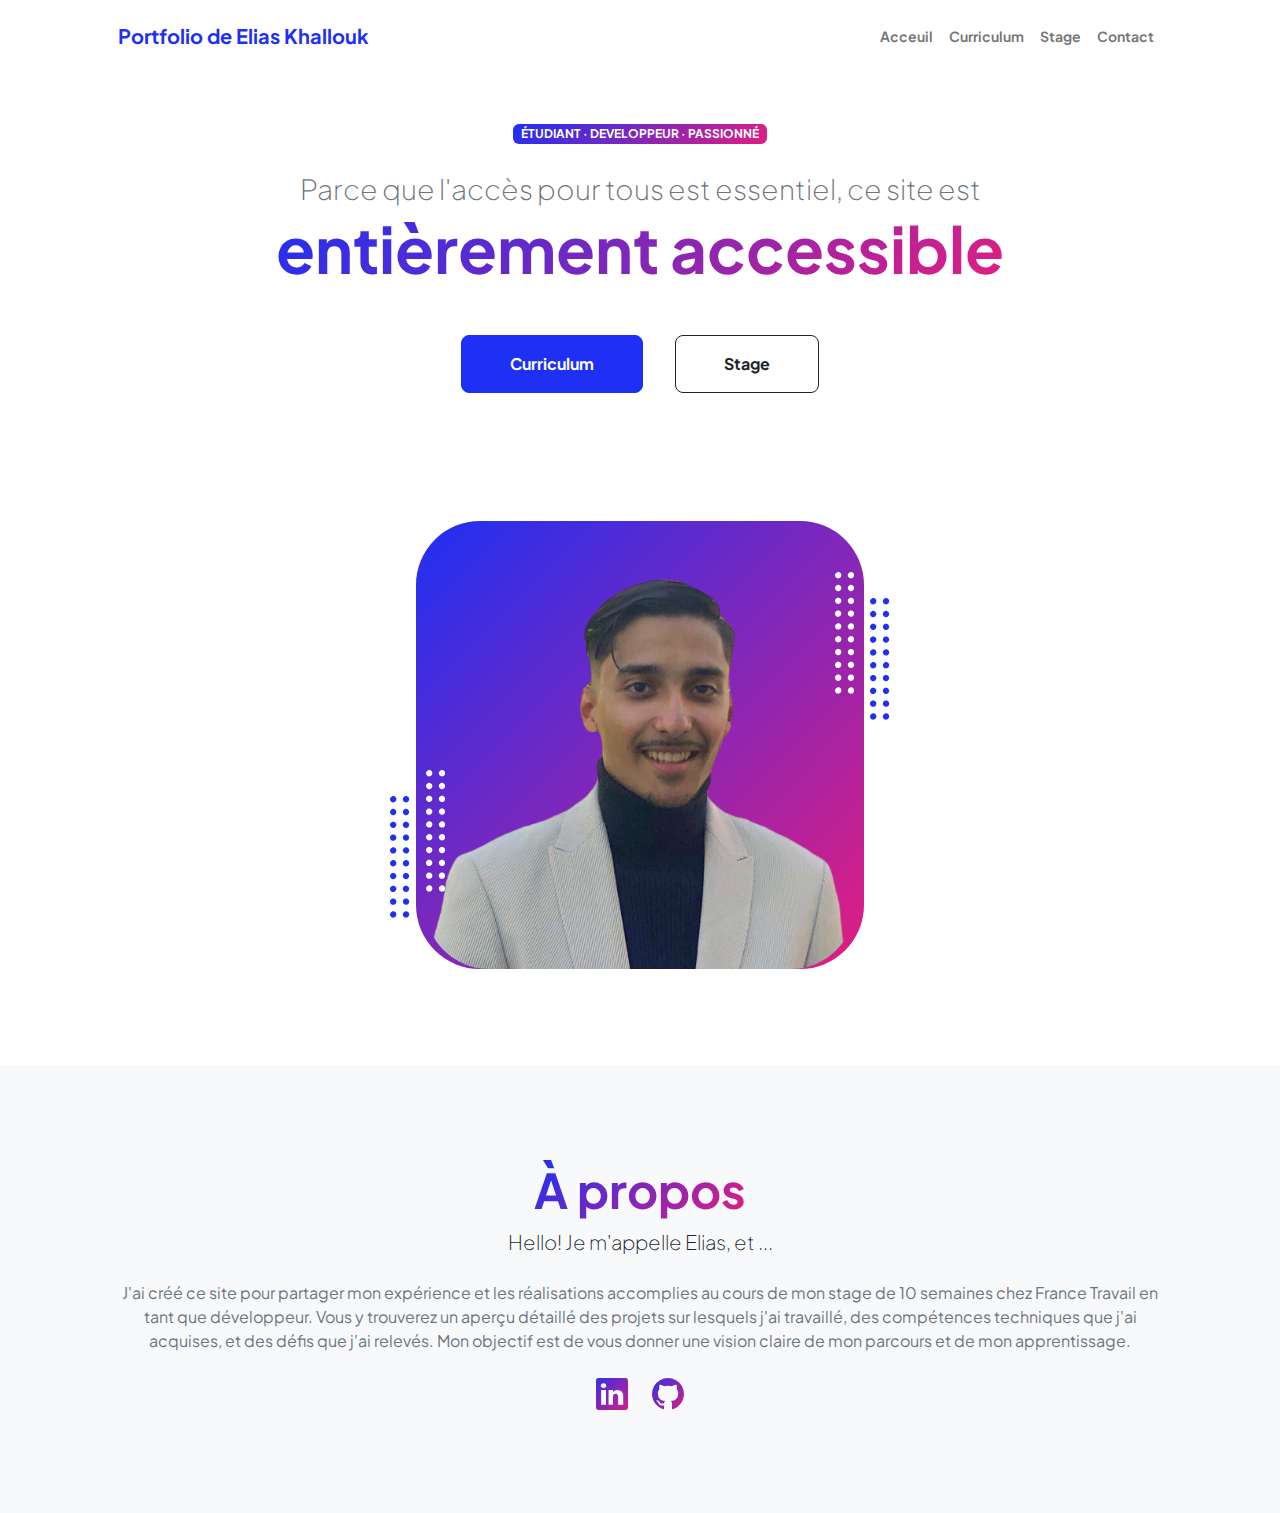
==== index.html @ c461a53b "Add files via upload" ====
<!DOCTYPE html>
<html lang="en">
    <head>
        <meta charset="utf-8" />
        <meta name="viewport" content="width=device-width, initial-scale=1, shrink-to-fit=no" />
        <meta name="description" content="" />
        <meta name="author" content="" />
        <title>Portfolio Elias Khallouk</title>
        <!-- Favicon-->
        <link rel="icon" type="image/x-icon" href="assets/favicon.ico" />
        <!-- Custom Google font-->
        <link rel="preconnect" href="https://fonts.googleapis.com" />
        <link rel="preconnect" href="https://fonts.gstatic.com" crossorigin />
        <link href="https://fonts.googleapis.com/css2?family=Plus+Jakarta+Sans:wght@100;200;300;400;500;600;700;800;900&amp;display=swap" rel="stylesheet" />
        <!-- Bootstrap icons-->
        <link href="https://cdn.jsdelivr.net/npm/bootstrap-icons@1.8.1/font/bootstrap-icons.css" rel="stylesheet" />
        <!-- Core theme CSS (includes Bootstrap)-->
        <link href="css/styles.css" rel="stylesheet" />
    </head>
    <body class="d-flex flex-column h-100">
        <main class="flex-shrink-0">
            <!-- Navigation-->
            <nav class="navbar navbar-expand-lg navbar-light bg-white py-3">
                <a href="#container" class="skip-link sr-only sr-only-focusable">Accéder au contenu principal</a>
                <div class="container px-5">
                    <a class="navbar-brand" href="index.html"><span class="fw-bolder text-primary">Portfolio de Elias Khallouk</span></a>
                    <button class="navbar-toggler" type="button" data-bs-toggle="collapse" data-bs-target="#navbarSupportedContent" aria-controls="navbarSupportedContent" aria-expanded="false" aria-label="Toggle navigation"><span class="navbar-toggler-icon"></span></button>
                    <div class="collapse navbar-collapse" id="navbarSupportedContent">
                        <ul class="navbar-nav ms-auto mb-2 mb-lg-0 small fw-bolder">
                            <li class="nav-item"><a class="nav-link" href="index.html">Acceuil</a></li>
                            <li class="nav-item"><a class="nav-link" href="resume.html">Curriculum</a></li>
                            <li class="nav-item"><a class="nav-link" href="projects.html">Stage</a></li>
                            <li class="nav-item"><a class="nav-link" href="contact.html">Contact</a></li>
                        </ul>
                    </div>
                </div>
            </nav>
            <!-- Header-->
            <header class="py-5">
                <div class="container px-5 pb-5" id="container">
                    <div class="row gx-5 align-items-center">
                        <div class="col-xxl-5">
                            <!-- Header text content-->
                            <div class="text-center text-xxl-start">
                                <div class="badge bg-gradient-primary-to-secondary text-white mb-4"><div class="text-uppercase">Étudiant &middot; Developpeur &middot; Passionné</div></div>
                                <div class="fs-3 fw-light text-muted">Parce que l'accès pour tous est essentiel, ce site est</div>
                                <h1 class="display-3 fw-bolder mb-5"><span class="text-gradient d-inline">entièrement accessible</span></h1>
                                <div class="d-grid gap-3 d-sm-flex justify-content-sm-center justify-content-xxl-start mb-3">
                                    <a class="btn btn-primary btn-lg px-5 py-3 me-sm-3 fs-6 fw-bolder" href="resume.html">Curriculum</a>
                                    <a class="btn btn-outline-dark btn-lg px-5 py-3 fs-6 fw-bolder" href="projects.html">Stage</a>
                                </div>
                            </div>
                        </div>
                        <div class="col-xxl-7">
                            <!-- Header profile picture-->
                            <div class="d-flex justify-content-center mt-5 mt-xxl-0">
                                <div class="profile bg-gradient-primary-to-secondary">
                                    <!-- TIP: For best results, use a photo with a transparent background like the demo example below-->
                                    <!-- Watch a tutorial on how to do this on YouTube (link)-->
                                    <img class="profile-img" src="assets/photoCV2.png" style="border-radius: 5vw" alt="photo Elias Khallouk" />
                                    <div class="dots-1">
                                        <!-- SVG Dots-->
                                        <svg version="1.1" xmlns="http://www.w3.org/2000/svg" xmlns:xlink="http://www.w3.org/1999/xlink" x="0px" y="0px" viewBox="0 0 191.6 1215.4" style="enable-background: new 0 0 191.6 1215.4" xml:space="preserve">
                                            <g transform="translate(0.000000,1280.000000) scale(0.100000,-0.100000)">
                                                <path d="M227.7,12788.6c-105-35-200-141-222-248c-43-206,163-412,369-369c155,32,275,190,260,339c-11,105-90,213-190,262        C383.7,12801.6,289.7,12808.6,227.7,12788.6z"></path>
                                                <path d="M1507.7,12788.6c-151-50-253-216-222-362c25-119,136-230,254-255c194-41,395,142,375,339c-11,105-90,213-190,262        C1663.7,12801.6,1569.7,12808.6,1507.7,12788.6z"></path>
                                                <path d="M227.7,11508.6c-105-35-200-141-222-248c-43-206,163-412,369-369c155,32,275,190,260,339c-11,105-90,213-190,262        C383.7,11521.6,289.7,11528.6,227.7,11508.6z"></path>
                                                <path d="M1507.7,11508.6c-151-50-253-216-222-362c25-119,136-230,254-255c194-41,395,142,375,339c-11,105-90,213-190,262        C1663.7,11521.6,1569.7,11528.6,1507.7,11508.6z"></path>
                                                <path d="M227.7,10228.6c-105-35-200-141-222-248c-43-206,163-412,369-369c155,32,275,190,260,339c-11,105-90,213-190,262        C383.7,10241.6,289.7,10248.6,227.7,10228.6z"></path>
                                                <path d="M1507.7,10228.6c-105-35-200-141-222-248c-43-206,163-412,369-369c155,32,275,190,260,339c-11,105-90,213-190,262        C1663.7,10241.6,1569.7,10248.6,1507.7,10228.6z"></path>
                                                <path d="M227.7,8948.6c-105-35-200-141-222-248c-43-206,163-412,369-369c155,32,275,190,260,339c-11,105-90,213-190,262        C383.7,8961.6,289.7,8968.6,227.7,8948.6z"></path>
                                                <path d="M1507.7,8948.6c-105-35-200-141-222-248c-43-206,163-412,369-369c155,32,275,190,260,339c-11,105-90,213-190,262        C1663.7,8961.6,1569.7,8968.6,1507.7,8948.6z"></path>
                                                <path d="M227.7,7668.6c-105-35-200-141-222-248c-43-206,163-412,369-369c155,32,275,190,260,339c-11,105-90,213-190,262        C383.7,7681.6,289.7,7688.6,227.7,7668.6z"></path>
                                                <path d="M1507.7,7668.6c-105-35-200-141-222-248c-43-206,163-412,369-369c155,32,275,190,260,339c-11,105-90,213-190,262        C1663.7,7681.6,1569.7,7688.6,1507.7,7668.6z"></path>
                                                <path d="M227.7,6388.6c-105-35-200-141-222-248c-43-206,163-412,369-369c155,32,275,190,260,339c-11,105-90,213-190,262        C383.7,6401.6,289.7,6408.6,227.7,6388.6z"></path>
                                                <path d="M1507.7,6388.6c-105-35-200-141-222-248c-43-206,163-412,369-369c155,32,275,190,260,339c-11,105-90,213-190,262        C1663.7,6401.6,1569.7,6408.6,1507.7,6388.6z"></path>
                                                <path d="M227.7,5108.6c-105-35-200-141-222-248c-43-206,163-412,369-369c155,32,275,190,260,339c-11,105-90,213-190,262        C383.7,5121.6,289.7,5128.6,227.7,5108.6z"></path>
                                                <path d="M1507.7,5108.6c-105-35-200-141-222-248c-43-206,163-412,369-369c155,32,275,190,260,339c-11,105-90,213-190,262        C1663.7,5121.6,1569.7,5128.6,1507.7,5108.6z"></path>
                                                <path d="M227.7,3828.6c-105-35-200-141-222-248c-43-206,163-412,369-369c155,32,275,190,260,339c-11,105-90,213-190,262        C383.7,3841.6,289.7,3848.6,227.7,3828.6z"></path>
                                                <path d="M1507.7,3828.6c-105-35-200-141-222-248c-43-206,163-412,369-369c155,32,275,190,260,339c-11,105-90,213-190,262        C1663.7,3841.6,1569.7,3848.6,1507.7,3828.6z"></path>
                                                <path d="M227.7,2548.6c-105-35-200-141-222-248c-43-206,163-412,369-369c155,32,275,190,260,339c-11,105-90,213-190,262        C383.7,2561.6,289.7,2568.6,227.7,2548.6z"></path>
                                                <path d="M1507.7,2548.6c-105-35-200-141-222-248c-43-206,163-412,369-369c155,32,275,190,260,339c-11,105-90,213-190,262        C1663.7,2561.6,1569.7,2568.6,1507.7,2548.6z"></path>
                                                <path d="M227.7,1268.6c-105-35-200-141-222-248c-43-206,163-412,369-369c155,32,275,190,260,339c-11,105-90,213-190,262        C383.7,1281.6,289.7,1288.6,227.7,1268.6z"></path>
                                                <path d="M1507.7,1268.6c-105-35-200-141-222-248c-43-206,163-412,369-369c155,32,275,190,260,339c-11,105-90,213-190,262        C1663.7,1281.6,1569.7,1288.6,1507.7,1268.6z"></path>
                                            </g>
                                        </svg>
                                        <!-- END of SVG dots-->
                                    </div>
                                    <div class="dots-2">
                                        <!-- SVG Dots-->
                                        <svg version="1.1" xmlns="http://www.w3.org/2000/svg" xmlns:xlink="http://www.w3.org/1999/xlink" x="0px" y="0px" viewBox="0 0 191.6 1215.4" style="enable-background: new 0 0 191.6 1215.4" xml:space="preserve">
                                            <g transform="translate(0.000000,1280.000000) scale(0.100000,-0.100000)">
                                                <path d="M227.7,12788.6c-105-35-200-141-222-248c-43-206,163-412,369-369c155,32,275,190,260,339c-11,105-90,213-190,262        C383.7,12801.6,289.7,12808.6,227.7,12788.6z"></path>
                                                <path d="M1507.7,12788.6c-151-50-253-216-222-362c25-119,136-230,254-255c194-41,395,142,375,339c-11,105-90,213-190,262        C1663.7,12801.6,1569.7,12808.6,1507.7,12788.6z"></path>
                                                <path d="M227.7,11508.6c-105-35-200-141-222-248c-43-206,163-412,369-369c155,32,275,190,260,339c-11,105-90,213-190,262        C383.7,11521.6,289.7,11528.6,227.7,11508.6z"></path>
                                                <path d="M1507.7,11508.6c-151-50-253-216-222-362c25-119,136-230,254-255c194-41,395,142,375,339c-11,105-90,213-190,262        C1663.7,11521.6,1569.7,11528.6,1507.7,11508.6z"></path>
                                                <path d="M227.7,10228.6c-105-35-200-141-222-248c-43-206,163-412,369-369c155,32,275,190,260,339c-11,105-90,213-190,262        C383.7,10241.6,289.7,10248.6,227.7,10228.6z"></path>
                                                <path d="M1507.7,10228.6c-105-35-200-141-222-248c-43-206,163-412,369-369c155,32,275,190,260,339c-11,105-90,213-190,262        C1663.7,10241.6,1569.7,10248.6,1507.7,10228.6z"></path>
                                                <path d="M227.7,8948.6c-105-35-200-141-222-248c-43-206,163-412,369-369c155,32,275,190,260,339c-11,105-90,213-190,262        C383.7,8961.6,289.7,8968.6,227.7,8948.6z"></path>
                                                <path d="M1507.7,8948.6c-105-35-200-141-222-248c-43-206,163-412,369-369c155,32,275,190,260,339c-11,105-90,213-190,262        C1663.7,8961.6,1569.7,8968.6,1507.7,8948.6z"></path>
                                                <path d="M227.7,7668.6c-105-35-200-141-222-248c-43-206,163-412,369-369c155,32,275,190,260,339c-11,105-90,213-190,262        C383.7,7681.6,289.7,7688.6,227.7,7668.6z"></path>
                                                <path d="M1507.7,7668.6c-105-35-200-141-222-248c-43-206,163-412,369-369c155,32,275,190,260,339c-11,105-90,213-190,262        C1663.7,7681.6,1569.7,7688.6,1507.7,7668.6z"></path>
                                                <path d="M227.7,6388.6c-105-35-200-141-222-248c-43-206,163-412,369-369c155,32,275,190,260,339c-11,105-90,213-190,262        C383.7,6401.6,289.7,6408.6,227.7,6388.6z"></path>
                                                <path d="M1507.7,6388.6c-105-35-200-141-222-248c-43-206,163-412,369-369c155,32,275,190,260,339c-11,105-90,213-190,262        C1663.7,6401.6,1569.7,6408.6,1507.7,6388.6z"></path>
                                                <path d="M227.7,5108.6c-105-35-200-141-222-248c-43-206,163-412,369-369c155,32,275,190,260,339c-11,105-90,213-190,262        C383.7,5121.6,289.7,5128.6,227.7,5108.6z"></path>
                                                <path d="M1507.7,5108.6c-105-35-200-141-222-248c-43-206,163-412,369-369c155,32,275,190,260,339c-11,105-90,213-190,262        C1663.7,5121.6,1569.7,5128.6,1507.7,5108.6z"></path>
                                                <path d="M227.7,3828.6c-105-35-200-141-222-248c-43-206,163-412,369-369c155,32,275,190,260,339c-11,105-90,213-190,262        C383.7,3841.6,289.7,3848.6,227.7,3828.6z"></path>
                                                <path d="M1507.7,3828.6c-105-35-200-141-222-248c-43-206,163-412,369-369c155,32,275,190,260,339c-11,105-90,213-190,262        C1663.7,3841.6,1569.7,3848.6,1507.7,3828.6z"></path>
                                                <path d="M227.7,2548.6c-105-35-200-141-222-248c-43-206,163-412,369-369c155,32,275,190,260,339c-11,105-90,213-190,262        C383.7,2561.6,289.7,2568.6,227.7,2548.6z"></path>
                                                <path d="M1507.7,2548.6c-105-35-200-141-222-248c-43-206,163-412,369-369c155,32,275,190,260,339c-11,105-90,213-190,262        C1663.7,2561.6,1569.7,2568.6,1507.7,2548.6z"></path>
                                                <path d="M227.7,1268.6c-105-35-200-141-222-248c-43-206,163-412,369-369c155,32,275,190,260,339c-11,105-90,213-190,262        C383.7,1281.6,289.7,1288.6,227.7,1268.6z"></path>
                                                <path d="M1507.7,1268.6c-105-35-200-141-222-248c-43-206,163-412,369-369c155,32,275,190,260,339c-11,105-90,213-190,262        C1663.7,1281.6,1569.7,1288.6,1507.7,1268.6z"></path>
                                            </g>
                                        </svg>
                                        <!-- END of SVG dots-->
                                    </div>
                                    <div class="dots-3">
                                        <!-- SVG Dots-->
                                        <svg version="1.1" xmlns="http://www.w3.org/2000/svg" xmlns:xlink="http://www.w3.org/1999/xlink" x="0px" y="0px" viewBox="0 0 191.6 1215.4" style="enable-background: new 0 0 191.6 1215.4" xml:space="preserve">
                                            <g transform="translate(0.000000,1280.000000) scale(0.100000,-0.100000)">
                                                <path d="M227.7,12788.6c-105-35-200-141-222-248c-43-206,163-412,369-369c155,32,275,190,260,339c-11,105-90,213-190,262        C383.7,12801.6,289.7,12808.6,227.7,12788.6z"></path>
                                                <path d="M1507.7,12788.6c-151-50-253-216-222-362c25-119,136-230,254-255c194-41,395,142,375,339c-11,105-90,213-190,262        C1663.7,12801.6,1569.7,12808.6,1507.7,12788.6z"></path>
                                                <path d="M227.7,11508.6c-105-35-200-141-222-248c-43-206,163-412,369-369c155,32,275,190,260,339c-11,105-90,213-190,262        C383.7,11521.6,289.7,11528.6,227.7,11508.6z"></path>
                                                <path d="M1507.7,11508.6c-151-50-253-216-222-362c25-119,136-230,254-255c194-41,395,142,375,339c-11,105-90,213-190,262        C1663.7,11521.6,1569.7,11528.6,1507.7,11508.6z"></path>
                                                <path d="M227.7,10228.6c-105-35-200-141-222-248c-43-206,163-412,369-369c155,32,275,190,260,339c-11,105-90,213-190,262        C383.7,10241.6,289.7,10248.6,227.7,10228.6z"></path>
                                                <path d="M1507.7,10228.6c-105-35-200-141-222-248c-43-206,163-412,369-369c155,32,275,190,260,339c-11,105-90,213-190,262        C1663.7,10241.6,1569.7,10248.6,1507.7,10228.6z"></path>
                                                <path d="M227.7,8948.6c-105-35-200-141-222-248c-43-206,163-412,369-369c155,32,275,190,260,339c-11,105-90,213-190,262        C383.7,8961.6,289.7,8968.6,227.7,8948.6z"></path>
                                                <path d="M1507.7,8948.6c-105-35-200-141-222-248c-43-206,163-412,369-369c155,32,275,190,260,339c-11,105-90,213-190,262        C1663.7,8961.6,1569.7,8968.6,1507.7,8948.6z"></path>
                                                <path d="M227.7,7668.6c-105-35-200-141-222-248c-43-206,163-412,369-369c155,32,275,190,260,339c-11,105-90,213-190,262        C383.7,7681.6,289.7,7688.6,227.7,7668.6z"></path>
                                                <path d="M1507.7,7668.6c-105-35-200-141-222-248c-43-206,163-412,369-369c155,32,275,190,260,339c-11,105-90,213-190,262        C1663.7,7681.6,1569.7,7688.6,1507.7,7668.6z"></path>
                                                <path d="M227.7,6388.6c-105-35-200-141-222-248c-43-206,163-412,369-369c155,32,275,190,260,339c-11,105-90,213-190,262        C383.7,6401.6,289.7,6408.6,227.7,6388.6z"></path>
                                                <path d="M1507.7,6388.6c-105-35-200-141-222-248c-43-206,163-412,369-369c155,32,275,190,260,339c-11,105-90,213-190,262        C1663.7,6401.6,1569.7,6408.6,1507.7,6388.6z"></path>
                                                <path d="M227.7,5108.6c-105-35-200-141-222-248c-43-206,163-412,369-369c155,32,275,190,260,339c-11,105-90,213-190,262        C383.7,5121.6,289.7,5128.6,227.7,5108.6z"></path>
                                                <path d="M1507.7,5108.6c-105-35-200-141-222-248c-43-206,163-412,369-369c155,32,275,190,260,339c-11,105-90,213-190,262        C1663.7,5121.6,1569.7,5128.6,1507.7,5108.6z"></path>
                                                <path d="M227.7,3828.6c-105-35-200-141-222-248c-43-206,163-412,369-369c155,32,275,190,260,339c-11,105-90,213-190,262        C383.7,3841.6,289.7,3848.6,227.7,3828.6z"></path>
                                                <path d="M1507.7,3828.6c-105-35-200-141-222-248c-43-206,163-412,369-369c155,32,275,190,260,339c-11,105-90,213-190,262        C1663.7,3841.6,1569.7,3848.6,1507.7,3828.6z"></path>
                                                <path d="M227.7,2548.6c-105-35-200-141-222-248c-43-206,163-412,369-369c155,32,275,190,260,339c-11,105-90,213-190,262        C383.7,2561.6,289.7,2568.6,227.7,2548.6z"></path>
                                                <path d="M1507.7,2548.6c-105-35-200-141-222-248c-43-206,163-412,369-369c155,32,275,190,260,339c-11,105-90,213-190,262        C1663.7,2561.6,1569.7,2568.6,1507.7,2548.6z"></path>
                                                <path d="M227.7,1268.6c-105-35-200-141-222-248c-43-206,163-412,369-369c155,32,275,190,260,339c-11,105-90,213-190,262        C383.7,1281.6,289.7,1288.6,227.7,1268.6z"></path>
                                                <path d="M1507.7,1268.6c-105-35-200-141-222-248c-43-206,163-412,369-369c155,32,275,190,260,339c-11,105-90,213-190,262        C1663.7,1281.6,1569.7,1288.6,1507.7,1268.6z"></path>
                                            </g>
                                        </svg>
                                        <!-- END of SVG dots-->
                                    </div>
                                    <div class="dots-4">
                                        <!-- SVG Dots-->
                                        <svg version="1.1" xmlns="http://www.w3.org/2000/svg" xmlns:xlink="http://www.w3.org/1999/xlink" x="0px" y="0px" viewBox="0 0 191.6 1215.4" style="enable-background: new 0 0 191.6 1215.4" xml:space="preserve">
                                            <g transform="translate(0.000000,1280.000000) scale(0.100000,-0.100000)">
                                                <path d="M227.7,12788.6c-105-35-200-141-222-248c-43-206,163-412,369-369c155,32,275,190,260,339c-11,105-90,213-190,262        C383.7,12801.6,289.7,12808.6,227.7,12788.6z"></path>
                                                <path d="M1507.7,12788.6c-151-50-253-216-222-362c25-119,136-230,254-255c194-41,395,142,375,339c-11,105-90,213-190,262        C1663.7,12801.6,1569.7,12808.6,1507.7,12788.6z"></path>
                                                <path d="M227.7,11508.6c-105-35-200-141-222-248c-43-206,163-412,369-369c155,32,275,190,260,339c-11,105-90,213-190,262        C383.7,11521.6,289.7,11528.6,227.7,11508.6z"></path>
                                                <path d="M1507.7,11508.6c-151-50-253-216-222-362c25-119,136-230,254-255c194-41,395,142,375,339c-11,105-90,213-190,262        C1663.7,11521.6,1569.7,11528.6,1507.7,11508.6z"></path>
                                                <path d="M227.7,10228.6c-105-35-200-141-222-248c-43-206,163-412,369-369c155,32,275,190,260,339c-11,105-90,213-190,262        C383.7,10241.6,289.7,10248.6,227.7,10228.6z"></path>
                                                <path d="M1507.7,10228.6c-105-35-200-141-222-248c-43-206,163-412,369-369c155,32,275,190,260,339c-11,105-90,213-190,262        C1663.7,10241.6,1569.7,10248.6,1507.7,10228.6z"></path>
                                                <path d="M227.7,8948.6c-105-35-200-141-222-248c-43-206,163-412,369-369c155,32,275,190,260,339c-11,105-90,213-190,262        C383.7,8961.6,289.7,8968.6,227.7,8948.6z"></path>
                                                <path d="M1507.7,8948.6c-105-35-200-141-222-248c-43-206,163-412,369-369c155,32,275,190,260,339c-11,105-90,213-190,262        C1663.7,8961.6,1569.7,8968.6,1507.7,8948.6z"></path>
                                                <path d="M227.7,7668.6c-105-35-200-141-222-248c-43-206,163-412,369-369c155,32,275,190,260,339c-11,105-90,213-190,262        C383.7,7681.6,289.7,7688.6,227.7,7668.6z"></path>
                                                <path d="M1507.7,7668.6c-105-35-200-141-222-248c-43-206,163-412,369-369c155,32,275,190,260,339c-11,105-90,213-190,262        C1663.7,7681.6,1569.7,7688.6,1507.7,7668.6z"></path>
                                                <path d="M227.7,6388.6c-105-35-200-141-222-248c-43-206,163-412,369-369c155,32,275,190,260,339c-11,105-90,213-190,262        C383.7,6401.6,289.7,6408.6,227.7,6388.6z"></path>
                                                <path d="M1507.7,6388.6c-105-35-200-141-222-248c-43-206,163-412,369-369c155,32,275,190,260,339c-11,105-90,213-190,262        C1663.7,6401.6,1569.7,6408.6,1507.7,6388.6z"></path>
                                                <path d="M227.7,5108.6c-105-35-200-141-222-248c-43-206,163-412,369-369c155,32,275,190,260,339c-11,105-90,213-190,262        C383.7,5121.6,289.7,5128.6,227.7,5108.6z"></path>
                                                <path d="M1507.7,5108.6c-105-35-200-141-222-248c-43-206,163-412,369-369c155,32,275,190,260,339c-11,105-90,213-190,262        C1663.7,5121.6,1569.7,5128.6,1507.7,5108.6z"></path>
                                                <path d="M227.7,3828.6c-105-35-200-141-222-248c-43-206,163-412,369-369c155,32,275,190,260,339c-11,105-90,213-190,262        C383.7,3841.6,289.7,3848.6,227.7,3828.6z"></path>
                                                <path d="M1507.7,3828.6c-105-35-200-141-222-248c-43-206,163-412,369-369c155,32,275,190,260,339c-11,105-90,213-190,262        C1663.7,3841.6,1569.7,3848.6,1507.7,3828.6z"></path>
                                                <path d="M227.7,2548.6c-105-35-200-141-222-248c-43-206,163-412,369-369c155,32,275,190,260,339c-11,105-90,213-190,262        C383.7,2561.6,289.7,2568.6,227.7,2548.6z"></path>
                                                <path d="M1507.7,2548.6c-105-35-200-141-222-248c-43-206,163-412,369-369c155,32,275,190,260,339c-11,105-90,213-190,262        C1663.7,2561.6,1569.7,2568.6,1507.7,2548.6z"></path>
                                                <path d="M227.7,1268.6c-105-35-200-141-222-248c-43-206,163-412,369-369c155,32,275,190,260,339c-11,105-90,213-190,262        C383.7,1281.6,289.7,1288.6,227.7,1268.6z"></path>
                                                <path d="M1507.7,1268.6c-105-35-200-141-222-248c-43-206,163-412,369-369c155,32,275,190,260,339c-11,105-90,213-190,262        C1663.7,1281.6,1569.7,1288.6,1507.7,1268.6z"></path>
                                            </g>
                                        </svg>
                                        <!-- END of SVG dots-->
                                    </div>
                                </div>
                            </div>
                        </div>
                    </div>
                </div>
            </header>
            <!-- About Section-->
            <section class="bg-light py-5">
                <div class="container px-5">
                    <div class="row gx-5 justify-content-center">
                        <div class="col-xxl-8">
                            <div class="text-center my-5">
                                <h2 class="display-5 fw-bolder"><span class="text-gradient d-inline">À propos</span></h2>
                                <p class="lead fw-light mb-4">Hello! Je m'appelle Elias, et ...</p>
                                <p class="text-muted">J'ai créé ce site pour partager mon expérience et les réalisations accomplies au cours de mon stage de 10 semaines chez France Travail en tant que développeur. Vous y trouverez un aperçu détaillé des projets sur lesquels j'ai travaillé, des compétences techniques que j'ai acquises, et des défis que j'ai relevés. Mon objectif est de vous donner une vision claire de mon parcours et de mon apprentissage.
                                </p>
                                <div class="d-flex justify-content-center fs-2 gap-4">
                                    <a class="text-gradient" href="https://www.linkedin.com/in/elias-khallouk/"><i class="bi bi-linkedin"></i></a>
                                    <a class="text-gradient" href="https://github.com/EliasKhallouk/"><i class="bi bi-github"></i></a>
                                </div>
                            </div>
                        </div>
                    </div>
                </div>
            </section>
        </main>
        <!-- Bootstrap core JS-->
        <script src="https://cdn.jsdelivr.net/npm/bootstrap@5.2.3/dist/js/bootstrap.bundle.min.js"></script>
        <!-- Core theme JS-->
        <script src="js/scripts.js"></script>
    </body>
</html>
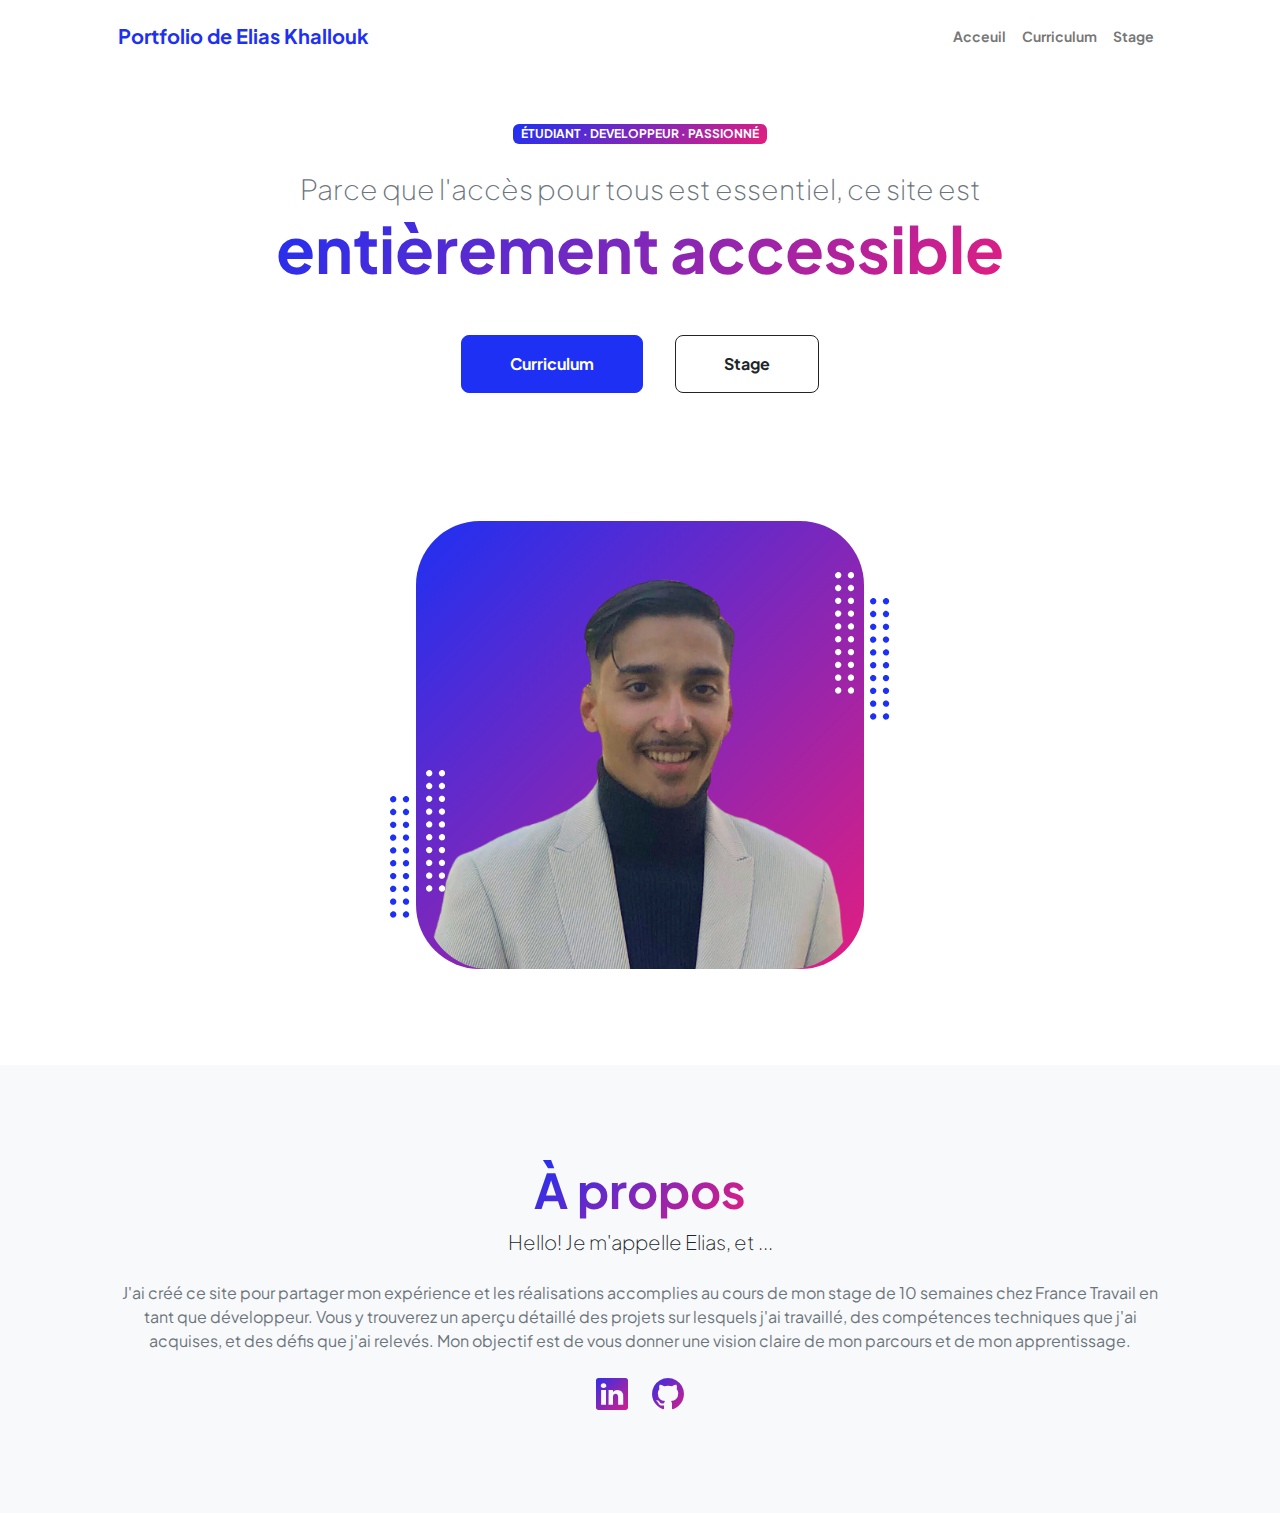
==== commit fd6e7535: "Update index.html" ====
--- a/index.html
+++ b/index.html
@@ -30,7 +30,6 @@
                             <li class="nav-item"><a class="nav-link" href="index.html">Acceuil</a></li>
                             <li class="nav-item"><a class="nav-link" href="resume.html">Curriculum</a></li>
                             <li class="nav-item"><a class="nav-link" href="projects.html">Stage</a></li>
-                            <li class="nav-item"><a class="nav-link" href="contact.html">Contact</a></li>
                         </ul>
                     </div>
                 </div>
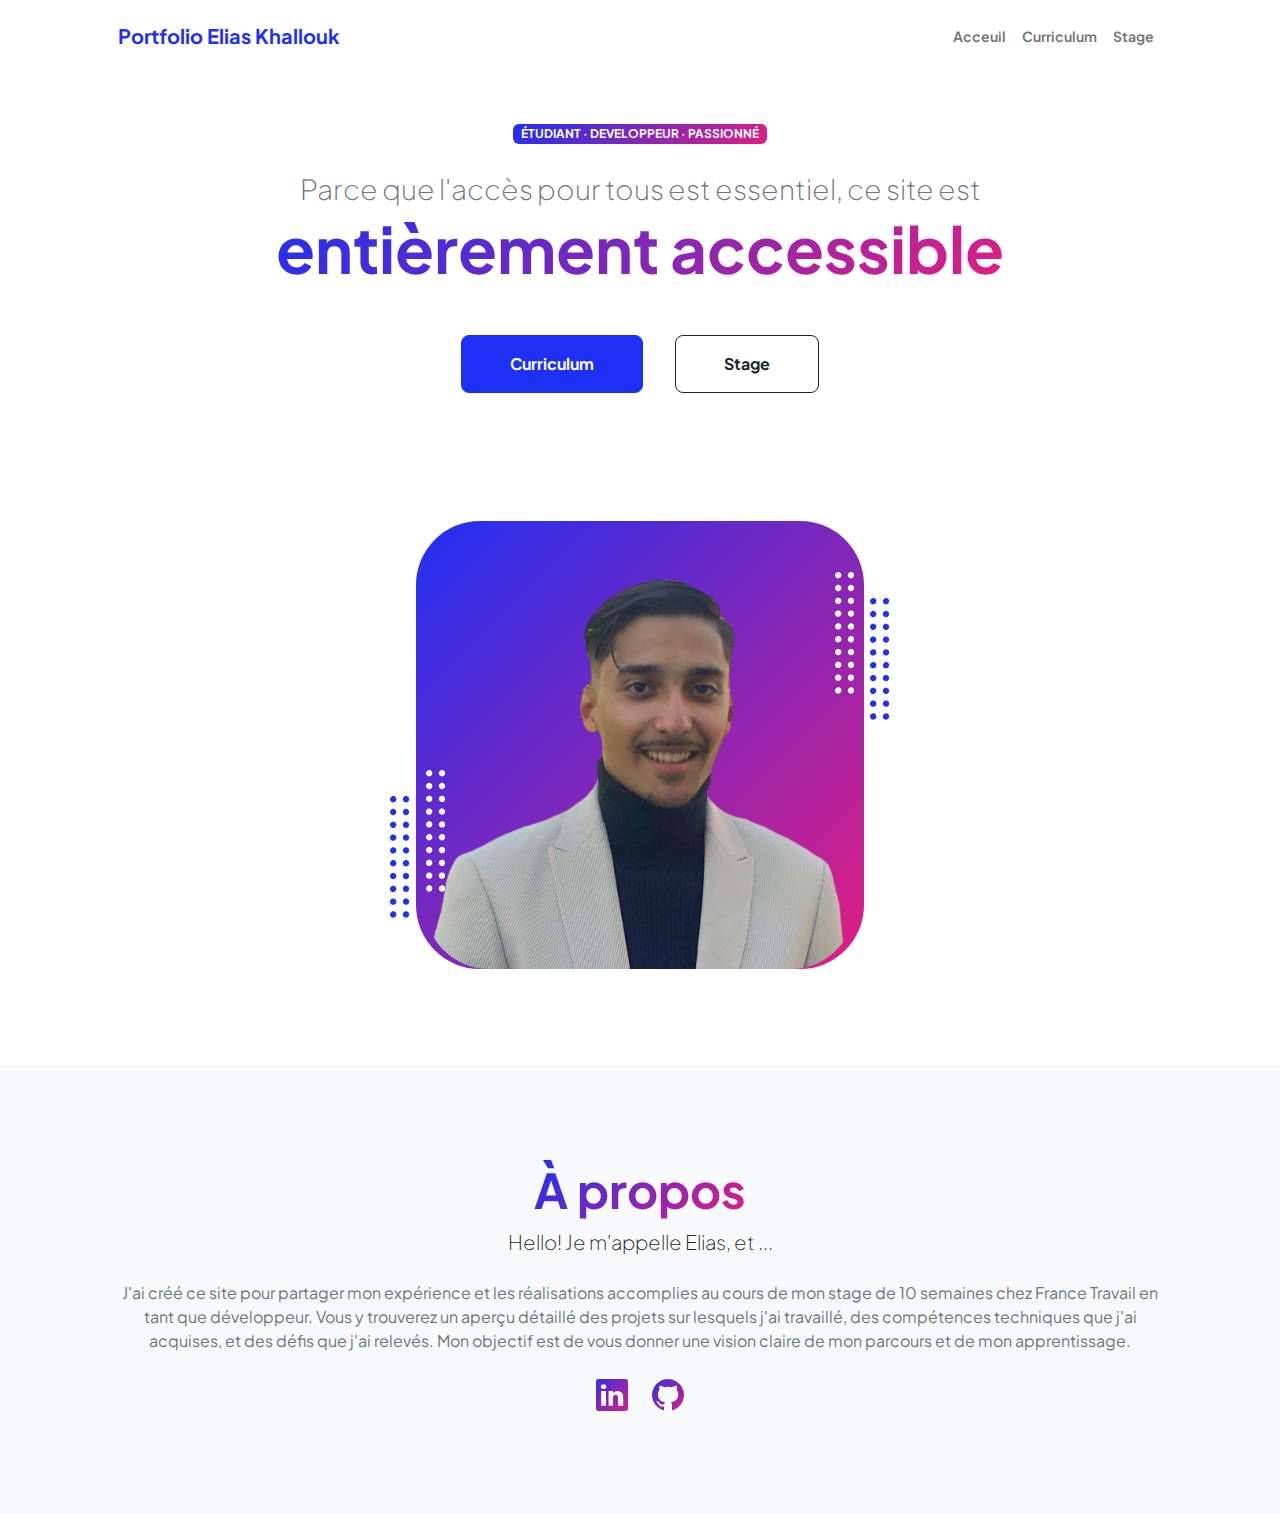
==== commit b633e1b9: "Update index.html" ====
--- a/index.html
+++ b/index.html
@@ -23,7 +23,7 @@
             <nav class="navbar navbar-expand-lg navbar-light bg-white py-3">
                 <a href="#container" class="skip-link sr-only sr-only-focusable">Accéder au contenu principal</a>
                 <div class="container px-5">
-                    <a class="navbar-brand" href="index.html"><span class="fw-bolder text-primary">Portfolio de Elias Khallouk</span></a>
+                    <a class="navbar-brand" href="index.html"><span class="fw-bolder text-primary">Portfolio Elias Khallouk</span></a>
                     <button class="navbar-toggler" type="button" data-bs-toggle="collapse" data-bs-target="#navbarSupportedContent" aria-controls="navbarSupportedContent" aria-expanded="false" aria-label="Toggle navigation"><span class="navbar-toggler-icon"></span></button>
                     <div class="collapse navbar-collapse" id="navbarSupportedContent">
                         <ul class="navbar-nav ms-auto mb-2 mb-lg-0 small fw-bolder">
@@ -186,8 +186,8 @@
                                 <p class="text-muted">J'ai créé ce site pour partager mon expérience et les réalisations accomplies au cours de mon stage de 10 semaines chez France Travail en tant que développeur. Vous y trouverez un aperçu détaillé des projets sur lesquels j'ai travaillé, des compétences techniques que j'ai acquises, et des défis que j'ai relevés. Mon objectif est de vous donner une vision claire de mon parcours et de mon apprentissage.
                                 </p>
                                 <div class="d-flex justify-content-center fs-2 gap-4">
-                                    <a class="text-gradient" href="https://www.linkedin.com/in/elias-khallouk/"><i class="bi bi-linkedin"></i></a>
-                                    <a class="text-gradient" href="https://github.com/EliasKhallouk/"><i class="bi bi-github"></i></a>
+                                    <a class="text-gradient" href="https://www.linkedin.com/in/elias-khallouk/"><div class="sr-only">LinkedIn</div><i class="bi bi-linkedin" aria-hidden="true"></i></a>
+                                    <a class="text-gradient" href="https://github.com/EliasKhallouk/"><div class="sr-only">GitHub</div><i class="bi bi-github" aria-hidden="true"></i></a>
                                 </div>
                             </div>
                         </div>
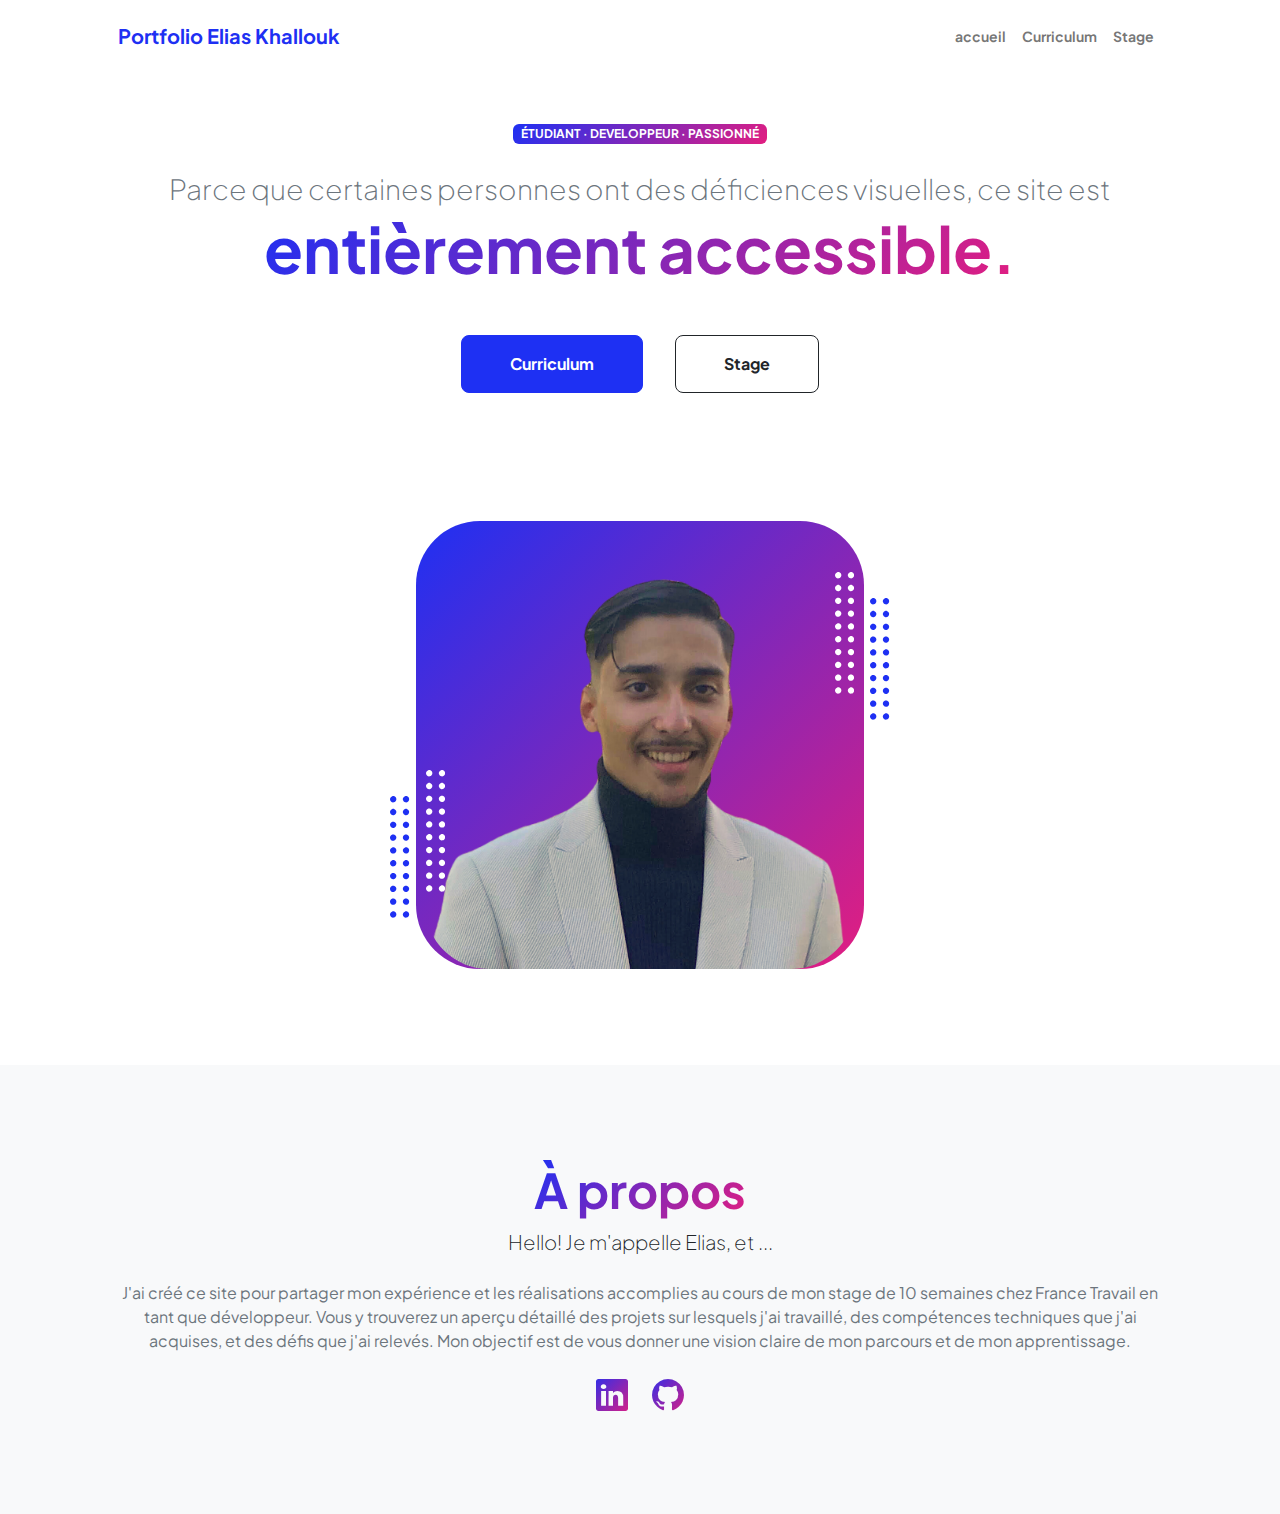
==== commit f3acef4a: "retouche" ====
--- a/index.html
+++ b/index.html
@@ -27,7 +27,7 @@
                     <button class="navbar-toggler" type="button" data-bs-toggle="collapse" data-bs-target="#navbarSupportedContent" aria-controls="navbarSupportedContent" aria-expanded="false" aria-label="Toggle navigation"><span class="navbar-toggler-icon"></span></button>
                     <div class="collapse navbar-collapse" id="navbarSupportedContent">
                         <ul class="navbar-nav ms-auto mb-2 mb-lg-0 small fw-bolder">
-                            <li class="nav-item"><a class="nav-link" href="index.html">Acceuil</a></li>
+                            <li class="nav-item"><a class="nav-link" href="index.html">accueil</a></li>
                             <li class="nav-item"><a class="nav-link" href="resume.html">Curriculum</a></li>
                             <li class="nav-item"><a class="nav-link" href="projects.html">Stage</a></li>
                         </ul>
@@ -42,8 +42,8 @@
                             <!-- Header text content-->
                             <div class="text-center text-xxl-start">
                                 <div class="badge bg-gradient-primary-to-secondary text-white mb-4"><div class="text-uppercase">Étudiant &middot; Developpeur &middot; Passionné</div></div>
-                                <div class="fs-3 fw-light text-muted">Parce que l'accès pour tous est essentiel, ce site est</div>
-                                <h1 class="display-3 fw-bolder mb-5"><span class="text-gradient d-inline">entièrement accessible</span></h1>
+                                <div class="fs-3 fw-light text-muted">Parce que certaines personnes ont des déficiences visuelles, ce site est</div>
+                                <h1 class="display-3 fw-bolder mb-5"><span class="text-gradient d-inline">entièrement accessible.</span></h1>
                                 <div class="d-grid gap-3 d-sm-flex justify-content-sm-center justify-content-xxl-start mb-3">
                                     <a class="btn btn-primary btn-lg px-5 py-3 me-sm-3 fs-6 fw-bolder" href="resume.html">Curriculum</a>
                                     <a class="btn btn-outline-dark btn-lg px-5 py-3 fs-6 fw-bolder" href="projects.html">Stage</a>
